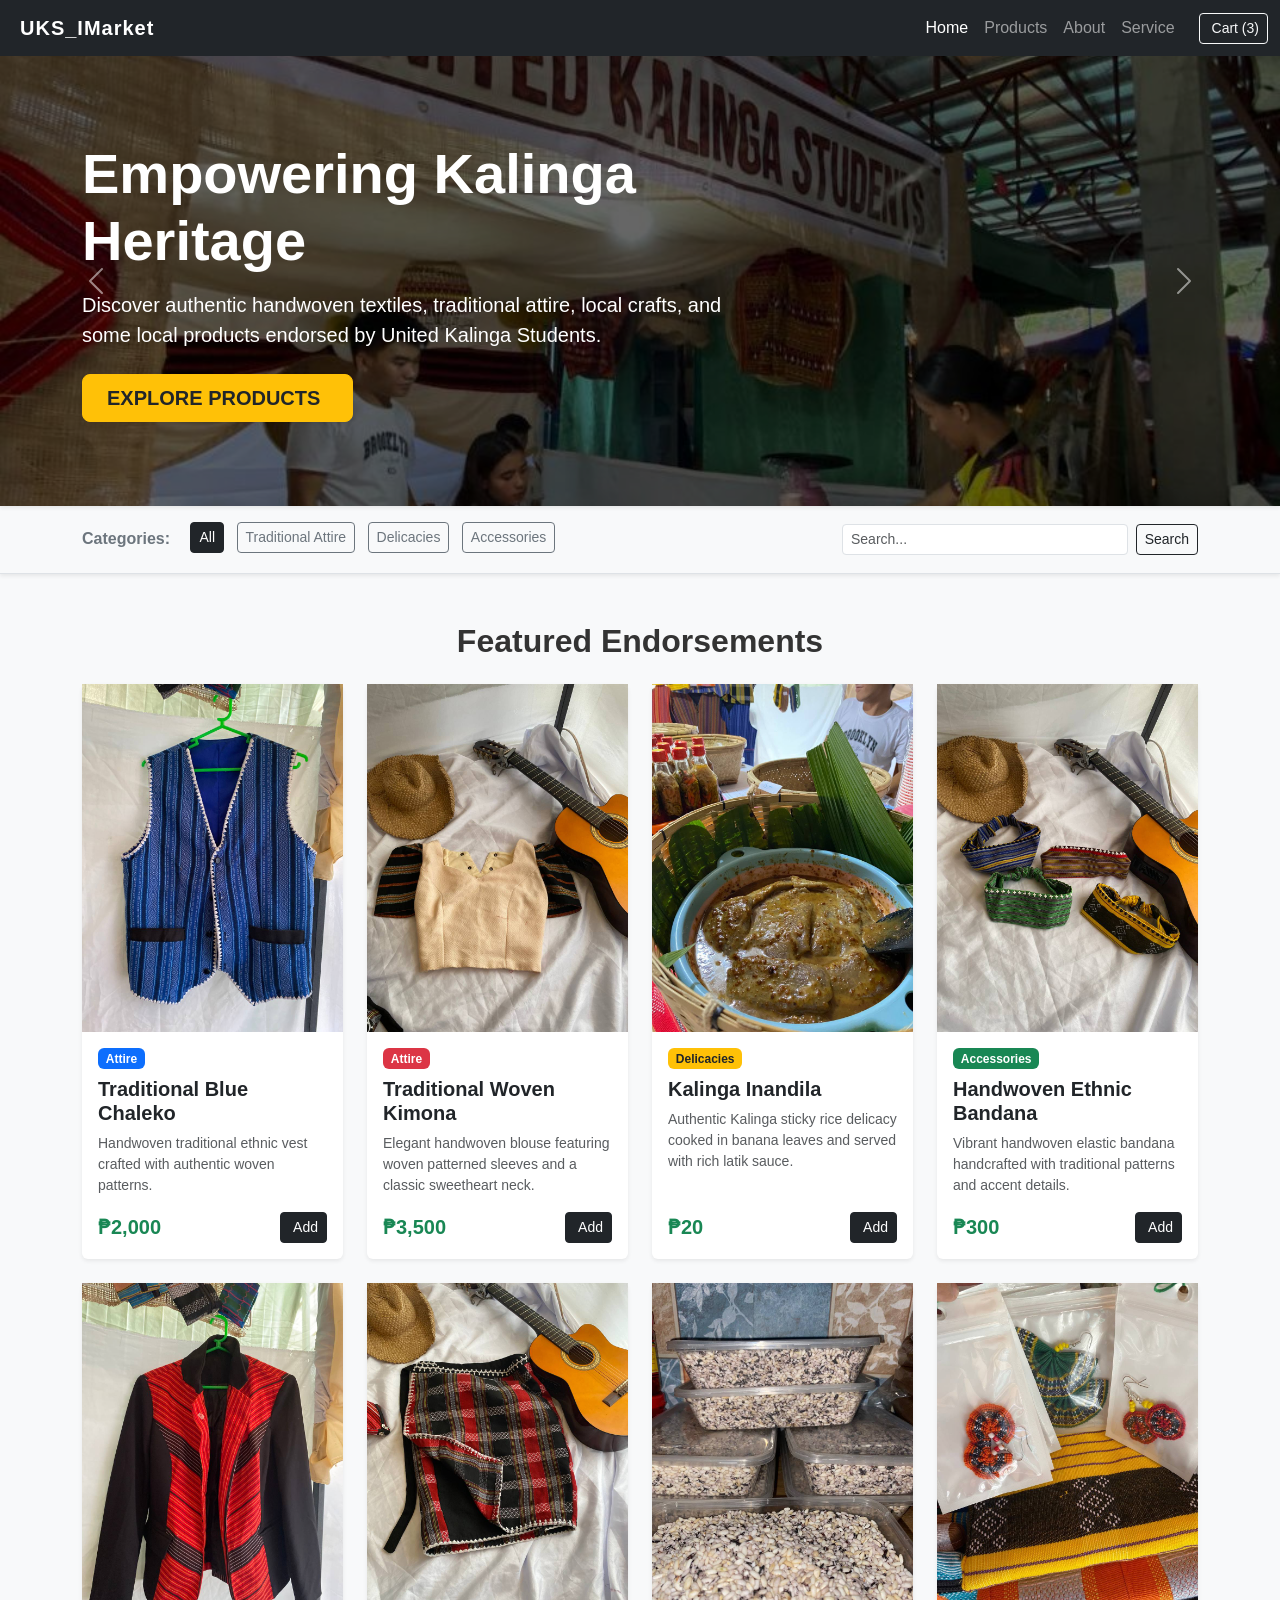
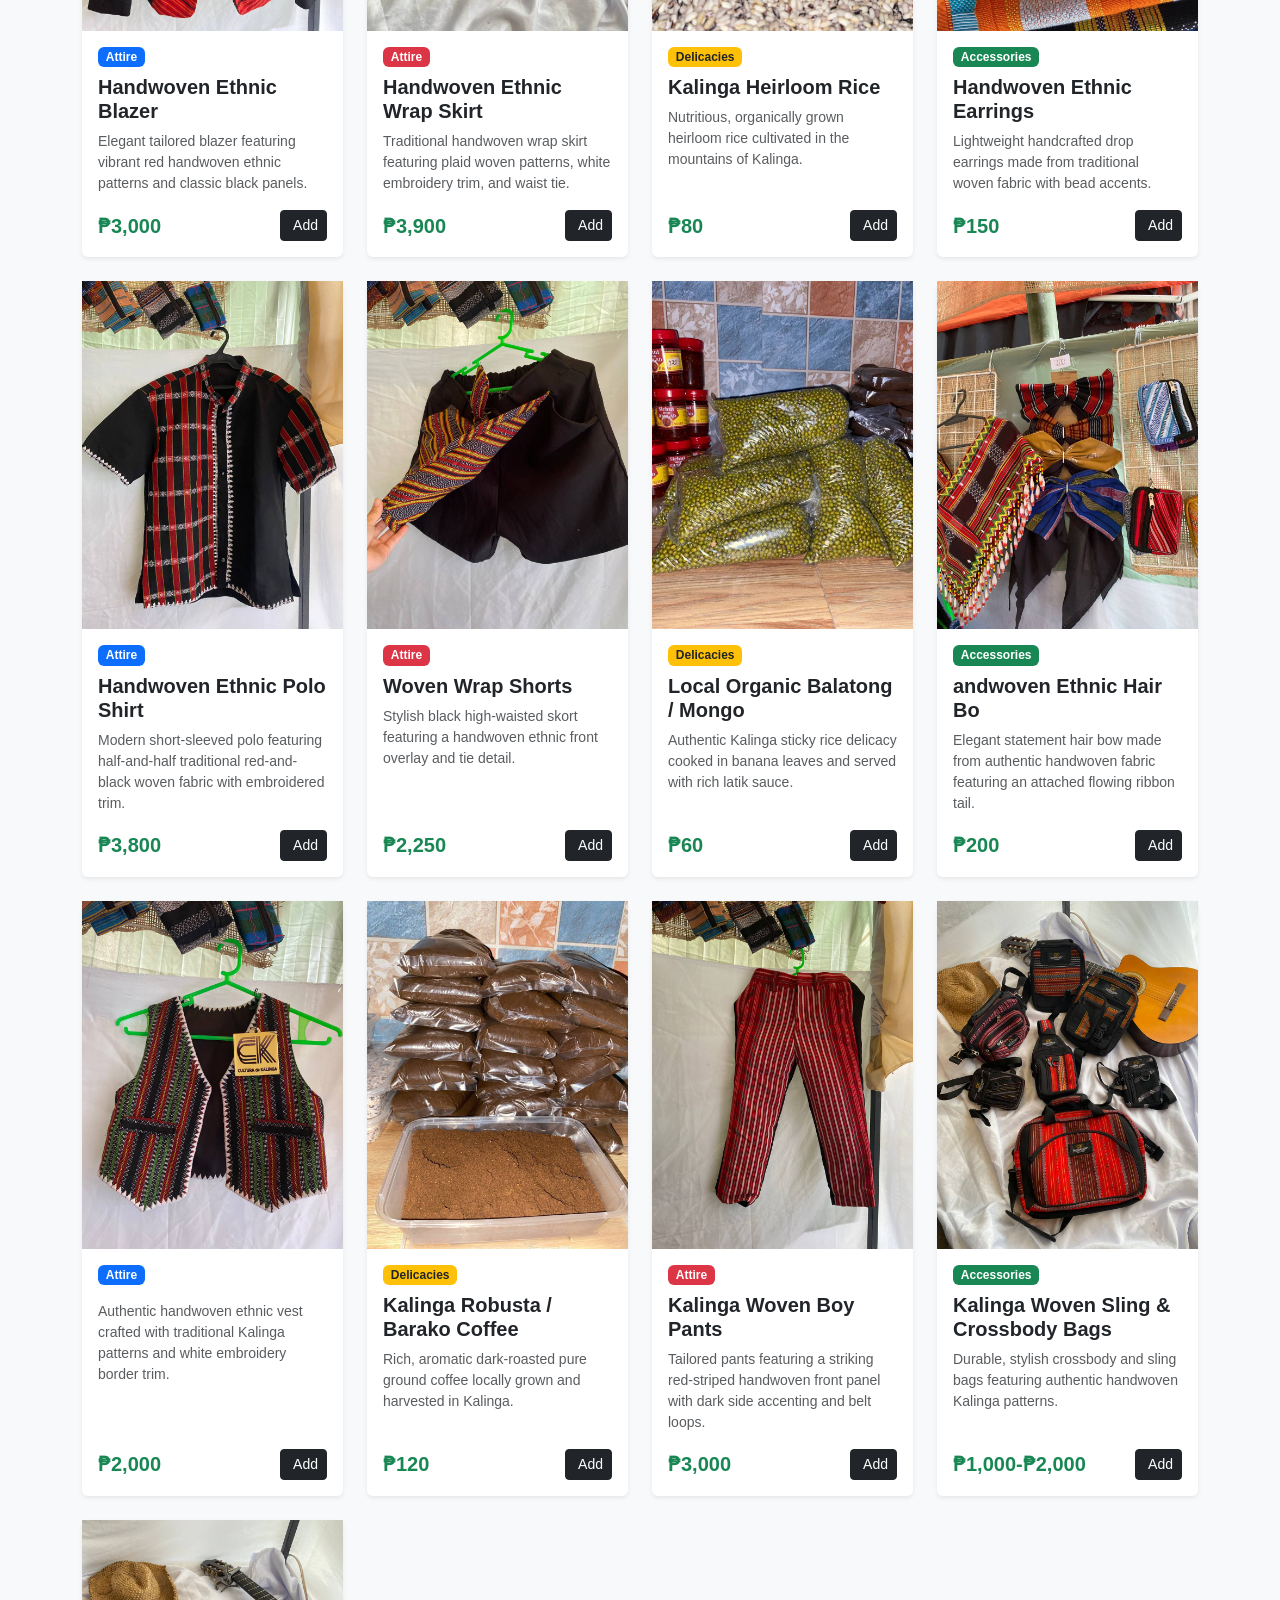
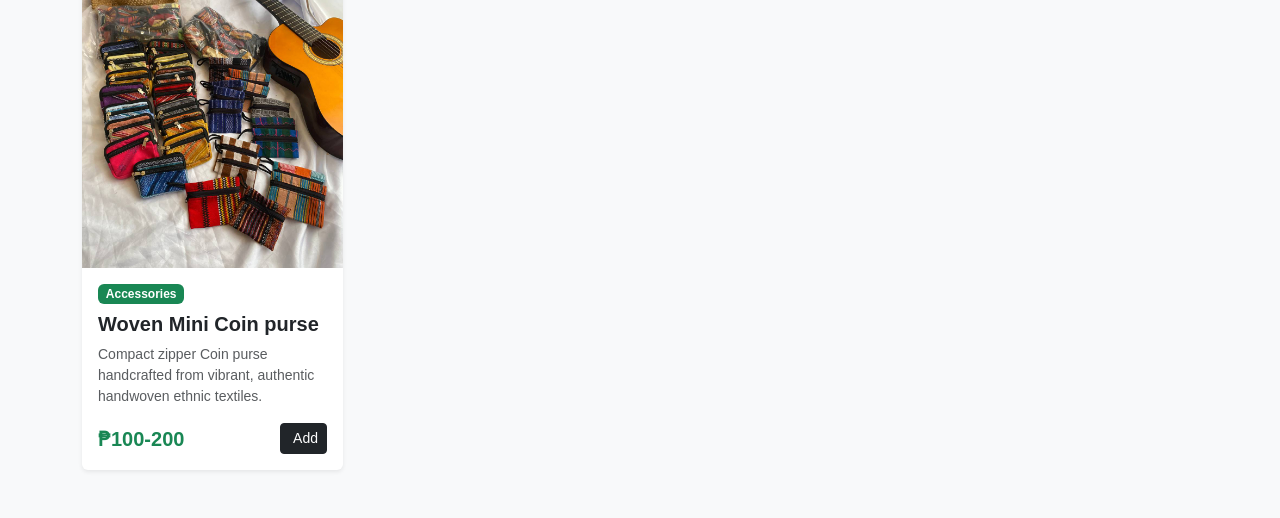
==== Index.html @ 68375ec3 "Add files via upload" ====
<!DOCTYPE html>
<html lang="en">
<head>
    <meta charset="UTF-8">
    <meta name="viewport" content="width=device-width, initial-scale=1.0">
    <title>UKS Indigenous Market</title>
    <link href="https://cdn.jsdelivr.net/npm/bootstrap@5.3.0-alpha3/dist/css/bootstrap.min.css" rel="stylesheet" integrity="sha384-KK94CHFLLe+nY2dmCWGMq91rCGa5gtU4mk92HdvYe+M/SXH301p5ILy+dN9+nJOZ" crossorigin="anonymous">    <link rel="stylesheet" href="CSS/style.css">
</head>
<body>
    <nav class="navbar navbar-expand-lg navbar-dark bg-dark sticky-top">
        <div class="container-fluid">
            <a class="navbar-brand fw-bold" href="Index.html"><i class="fa-solid fa-store me-2"></i>UKS_IMarket</a>
        <button class="navbar-toggler" type="button" data-bs-toggle="collapse" data-bs-target="#navbarSupportedContent" aria-controls="navbarSupportedContent" aria-expanded="false" aria-label="Toggle navigation">
            <span class="navbar-toggler-icon"></span>
        </button>
        <div class="collapse navbar-collapse justify-content-end" id="navbarNav">
                <ul class="navbar-nav align-items-center">
                <li class="nav-item">
                    <a class="nav-link active" aria-current="page" href="Index.html">Home</a>
                </li>
                <li class="nav-item">
                    <a class="nav-link" href="Products.html">Products</a>
                </li>
                <li class="nav-item">
                    <a class="nav-link" href="About.html">About</a>
                </li>
                <li class="nav-item">
                    <a class="nav-link" href="Service.html">Service</a>
                </li>
                <li class="nav-item ms-lg-3">
                    <a href="Cart.html" class="btn btn-outline-light btn-sm"><i class="fa-solid fa-cart-shopping me-1"></i> Cart (<span id="cartCount">3</span>)</a>
                </li>
            </ul>
        </div>
        </div>
    </nav>

    <header id="heroCarousel" class="carousel slide shadow-sm" data-bs-ride="carousel">
        <div class="carousel-inner">
            <div class="carousel-item active hero-slide-1">
                <div class="hero-overlay d-flex align-items-center">
                    <div class="container text-white py-5">
                        <div class="row">
                            <div class="col-lg-7">
                                <h1 class="display-4 fw-bold mb-3">Empowering Kalinga Heritage</h1>
                                <p class="lead mb-4">Discover authentic handwoven textiles, traditional attire, local crafts, and some local products endorsed by United Kalinga Students.</p>
                                <a href="Products.html" class="btn btn-warning btn-lg text-dark fw-bold px-4 shadow-sm">EXPLORE PRODUCTS <i class="fa-solid fa-arrow-right ms-2"></i></a>
                            </div>
                        </div>
                    </div>
                </div>
            </div>
            <div class="carousel-item hero-slide-2">
                <div class="hero-overlay d-flex align-items-center">
                    <div class="container text-white py-5">
                        <div class="row">
                            <div class="col-lg-7">
                                <h1 class="display-4 fw-bold mb-3">Unity, Culture, and Leadership</h1>
                                <p class="lead mb-4">Support student initiatives and preserve Cordilleran craftsmanship through our official community market.</p>
                                <a href="Cart.html" class="btn btn-warning btn-lg text-dark fw-bold px-4 shadow-sm">VIEW CART <i class="fa-solid fa-bag-shopping ms-2"></i></a>
                            </div>
                        </div>
                    </div>
                </div>
            </div>
        </div>
        <button class="carousel-control-prev" type="button" data-bs-target="#heroCarousel" data-bs-slide="prev">
            <span class="carousel-control-prev-icon"></span>
        </button>
        <button class="carousel-control-next" type="button" data-bs-target="#heroCarousel" data-bs-slide="next">
            <span class="carousel-control-next-icon"></span>
        </button>
    </header>

    <section class="bg-light py-3 border-bottom shadow-sm">
        <div class="container">
            <div class="row align-items-center">
                <!-- Left Side: Categories with active state handling -->
                <div class="col-md-8 mb-2 mb-md-0" id="categoryButtons">
                    <span class="fw-bold text-secondary me-3">Categories:</span>
                    <button class="btn btn-dark btn-sm me-2 mb-1 cat-btn" onclick="filterProducts('All', this)">All</button>
                    <button class="btn btn-outline-secondary btn-sm me-2 mb-1 cat-btn" onclick="filterProducts('Attire', this)">Traditional Attire</button>
                    <button class="btn btn-outline-secondary btn-sm me-2 mb-1 cat-btn" onclick="filterProducts('Delicacies', this)">Delicacies</button>
                    <button class="btn btn-outline-secondary btn-sm mb-1 cat-btn" onclick="filterProducts('Accessories', this)">Accessories</button>
                </div>

                <div class="col-md-4">
                    <form class="d-flex" role="search" onsubmit="handleSearch(event)">
                        <input id="searchInput" class="form-control form-control-sm me-2" type="search" placeholder="Search..." aria-label="Search">
                        <button class="btn btn-outline-dark btn-sm" type="submit">Search</button>
                    </form>
                </div>
            </div>
        </div>
    </section>

    <main class="container my-5">
        <h2 class="text-center fw-bold mb-4">Featured Endorsements</h2>
        <div class="row g-4" id="productContainer">
            
            <div class="col-md-3 col-sm-6 product-item" data-category="Attire" data-name="traditional blue chaleko">
                <div class="card h-100 product-card shadow-sm border-0">
                    <img src="Images/Chaleko1.jpg" alt="Kalinga Bags">
                    <div class="card-body d-flex flex-column">
                        <span class="badge bg-primary mb-2 align-self-start">Attire</span>
                        <h5 class="card-title fw-bold">Traditional Blue Chaleko</h5>
                        <p class="card-text text-muted small">Handwoven traditional ethnic vest crafted with authentic woven patterns.</p>
                        <div class="d-flex justify-content-between align-items-center mt-auto">
                            <span class="fw-bold text-success fs-5">₱2,000</span>
                            <button onclick="addToCart('Traditional Blue Chaleko')" class="btn btn-dark btn-sm"><i class="fa-solid fa-cart-plus me-1"></i> Add</button>
                        </div>
                    </div>
                </div>
            </div>

            <div class="col-md-3 col-sm-6 product-item" data-category="Attire" data-name="Traditional Woven Kimona">
                <div class="card h-100 product-card shadow-sm border-0">
                    <img src="Images/Kimona1.jpg" alt="Traditional Woven Kimona">
                    <div class="card-body d-flex flex-column">
                        <span class="badge bg-danger mb-2 align-self-start">Attire</span>
                        <h5 class="card-title fw-bold">Traditional Woven Kimona</h5>
                        <p class="card-text text-muted small">Elegant handwoven blouse featuring woven patterned sleeves and a classic sweetheart neck.</p>
                        <div class="d-flex justify-content-between align-items-center mt-auto">
                            <span class="fw-bold text-success fs-5">₱3,500</span>
                            <button onclick="addToCart('UKS Unity T-Shirt')" class="btn btn-dark btn-sm"><i class="fa-solid fa-cart-plus me-1"></i> Add</button>
                        </div>
                    </div>
                </div>
            </div>

            <div class="col-md-3 col-sm-6 product-item" data-category="Delicacies" data-name="Inandila">
                <div class="card h-100 product-card shadow-sm border-0">
                    <img src="Images/Inandila.jpg" alt="Inandila">
                    <div class="card-body d-flex flex-column">
                        <span class="badge bg-warning text-dark mb-2 align-self-start">Delicacies</span>
                        <h5 class="card-title fw-bold">Kalinga Inandila</h5>
                        <p class="card-text text-muted small">Authentic Kalinga sticky rice delicacy cooked in banana leaves and served with rich latik sauce.</p>
                        <div class="d-flex justify-content-between align-items-center mt-auto">
                            <span class="fw-bold text-success fs-5">₱20</span>
                            <button onclick="addToCart('Kalinga Inandila')" class="btn btn-dark btn-sm"><i class="fa-solid fa-cart-plus me-1"></i> Add</button>
                        </div>
                    </div>
                </div>
            </div>

            <div class="col-md-3 col-sm-6 product-item" data-category="Accessories" data-name="Handwoven Ethnic Bandana">
                <div class="card h-100 product-card shadow-sm border-0">
                    <img src="Images/Bandana_Hair.jpg" alt="Bandana">
                    <div class="card-body d-flex flex-column">
                        <span class="badge bg-success mb-2 align-self-start">Accessories</span>
                        <h5 class="card-title fw-bold">Handwoven Ethnic Bandana</h5>
                        <p class="card-text text-muted small">Vibrant handwoven elastic bandana handcrafted with traditional patterns and accent details.</p>
                        <div class="d-flex justify-content-between align-items-center mt-auto">
                            <span class="fw-bold text-success fs-5">₱300</span>
                            <button onclick="addToCart('Handwoven Ethnic Bandana')" class="btn btn-dark btn-sm"><i class="fa-solid fa-cart-plus me-1"></i> Add</button>
                        </div>
                    </div>
                </div>
            </div>

            <div class="col-md-3 col-sm-6 product-item" data-category="Attire" data-name="Handwoven Ethnic Blazer">
                <div class="card h-100 product-card shadow-sm border-0">
                    <img src="Images/Blazer.jpg" alt="Handwoven Ethnic Blazer">
                    <div class="card-body d-flex flex-column">
                        <span class="badge bg-primary mb-2 align-self-start">Attire</span>
                        <h5 class="card-title fw-bold">Handwoven Ethnic Blazer</h5>
                        <p class="card-text text-muted small">Elegant tailored blazer featuring vibrant red handwoven ethnic patterns and classic black panels.</p>
                        <div class="d-flex justify-content-between align-items-center mt-auto">
                            <span class="fw-bold text-success fs-5">₱3,000</span>
                            <button onclick="addToCart('Handwoven Ethnic Blazer')" class="btn btn-dark btn-sm"><i class="fa-solid fa-cart-plus me-1"></i> Add</button>
                        </div>
                    </div>
                </div>
            </div>

            <div class="col-md-3 col-sm-6 product-item" data-category="Attire" data-name="Handwoven Ethnic Wrap Skirt">
                <div class="card h-100 product-card shadow-sm border-0">
                    <img src="Images/Skirt1.jpg" alt="Handwoven Ethnic Wrap Skirt">
                    <div class="card-body d-flex flex-column">
                        <span class="badge bg-danger mb-2 align-self-start">Attire</span>
                        <h5 class="card-title fw-bold">Handwoven Ethnic Wrap Skirt</h5>
                        <p class="card-text text-muted small">Traditional handwoven wrap skirt featuring plaid woven patterns, white embroidery trim, and waist tie.</p>
                        <div class="d-flex justify-content-between align-items-center mt-auto">
                            <span class="fw-bold text-success fs-5">₱3,900</span>
                            <button onclick="addToCart('Handwoven Ethnic Wrap Skirt')" class="btn btn-dark btn-sm"><i class="fa-solid fa-cart-plus me-1"></i> Add</button>
                        </div>
                    </div>
                </div>
            </div>

            <div class="col-md-3 col-sm-6 product-item" data-category="Delicacies" data-name="Kalinga Heirloom Rice">
                <div class="card h-100 product-card shadow-sm border-0">
                    <img src="Images/Glutinous_Rice.jpg" alt="Kalinga Heirloom Rice">
                    <div class="card-body d-flex flex-column">
                        <span class="badge bg-warning text-dark mb-2 align-self-start">Delicacies</span>
                        <h5 class="card-title fw-bold">Kalinga Heirloom Rice</h5>
                        <p class="card-text text-muted small">Nutritious, organically grown heirloom rice cultivated in the mountains of Kalinga.</p>
                        <div class="d-flex justify-content-between align-items-center mt-auto">
                            <span class="fw-bold text-success fs-5">₱80</span>
                            <button onclick="addToCart('Kalinga Heirloom Rice')" class="btn btn-dark btn-sm"><i class="fa-solid fa-cart-plus me-1"></i> Add</button>
                        </div>
                    </div>
                </div>
            </div>

            <div class="col-md-3 col-sm-6 product-item" data-category="Accessories" data-name="Handwoven Ethnic Earrings">
                <div class="card h-100 product-card shadow-sm border-0">
                    <img src="Images/Earing.jpg" alt="Handwoven Ethnic Earrings">
                    <div class="card-body d-flex flex-column">
                        <span class="badge bg-success mb-2 align-self-start">Accessories</span>
                        <h5 class="card-title fw-bold">Handwoven Ethnic Earrings</h5>
                        <p class="card-text text-muted small">Lightweight handcrafted drop earrings made from traditional woven fabric with bead accents.</p>
                        <div class="d-flex justify-content-between align-items-center mt-auto">
                            <span class="fw-bold text-success fs-5">₱150</span>
                            <button onclick="addToCart('Handwoven Ethnic Earrings')" class="btn btn-dark btn-sm"><i class="fa-solid fa-cart-plus me-1"></i> Add</button>
                        </div>
                    </div>
                </div>
            </div>

            <div class="col-md-3 col-sm-6 product-item" data-category="Attire" data-name="Handwoven Ethnic Polo Shirt">
                <div class="card h-100 product-card shadow-sm border-0">
                    <img src="Images/Polo2.jpg" alt="Handwoven Ethnic Polo Shirt">
                    <div class="card-body d-flex flex-column">
                        <span class="badge bg-primary mb-2 align-self-start">Attire</span>
                        <h5 class="card-title fw-bold">Handwoven Ethnic Polo Shirt</h5>
                        <p class="card-text text-muted small">Modern short-sleeved polo featuring half-and-half traditional red-and-black woven fabric with embroidered trim.</p>
                        <div class="d-flex justify-content-between align-items-center mt-auto">
                            <span class="fw-bold text-success fs-5">₱3,800</span>
                            <button onclick="addToCart('Handwoven Ethnic Polo Shirt')" class="btn btn-dark btn-sm"><i class="fa-solid fa-cart-plus me-1"></i> Add</button>
                        </div>
                    </div>
                </div>
            </div>

            <div class="col-md-3 col-sm-6 product-item" data-category="Attire" data-name="Woven Wrap Shorts">
                <div class="card h-100 product-card shadow-sm border-0">
                    <img src="Images/Girls_Shortpant.jpg" alt="Woven Wrap Shorts">
                    <div class="card-body d-flex flex-column">
                        <span class="badge bg-danger mb-2 align-self-start">Attire</span>
                        <h5 class="card-title fw-bold">Woven Wrap Shorts</h5>
                        <p class="card-text text-muted small">Stylish black high-waisted skort featuring a handwoven ethnic front overlay and tie detail.</p>
                        <div class="d-flex justify-content-between align-items-center mt-auto">
                            <span class="fw-bold text-success fs-5">₱2,250</span>
                            <button onclick="addToCart('Woven Wrap Shorts')" class="btn btn-dark btn-sm"><i class="fa-solid fa-cart-plus me-1"></i> Add</button>
                        </div>
                    </div>
                </div>
            </div>

            <div class="col-md-3 col-sm-6 product-item" data-category="Delicacies" data-name="Local Organic Balatong / Mongo">
                <div class="card h-100 product-card shadow-sm border-0">
                    <img src="Images/Monggo.jpg" alt="Local Organic Balatong / Mongo">
                    <div class="card-body d-flex flex-column">
                        <span class="badge bg-warning text-dark mb-2 align-self-start">Delicacies</span>
                        <h5 class="card-title fw-bold">Local Organic Balatong / Mongo</h5>
                        <p class="card-text text-muted small">Authentic Kalinga sticky rice delicacy cooked in banana leaves and served with rich latik sauce.</p>
                        <div class="d-flex justify-content-between align-items-center mt-auto">
                            <span class="fw-bold text-success fs-5">₱60</span>
                            <button onclick="addToCart('Local Organic Balatong / Mongo')" class="btn btn-dark btn-sm"><i class="fa-solid fa-cart-plus me-1"></i> Add</button>
                        </div>
                    </div>
                </div>
            </div>

            <div class="col-md-3 col-sm-6 product-item" data-category="Accessories" data-name="andwoven Ethnic Hair Bo">
                <div class="card h-100 product-card shadow-sm border-0">
                    <img src="Images/Hairclip.jpg" alt="andwoven Ethnic Hair Bo">
                    <div class="card-body d-flex flex-column">
                        <span class="badge bg-success mb-2 align-self-start">Accessories</span>
                        <h5 class="card-title fw-bold">andwoven Ethnic Hair Bo</h5>
                        <p class="card-text text-muted small">Elegant statement hair bow made from authentic handwoven fabric featuring an attached flowing ribbon tail.</p>
                        <div class="d-flex justify-content-between align-items-center mt-auto">
                            <span class="fw-bold text-success fs-5">₱200</span>
                            <button onclick="addToCart('andwoven Ethnic Hair Bo')" class="btn btn-dark btn-sm"><i class="fa-solid fa-cart-plus me-1"></i> Add</button>
                        </div>
                    </div>
                </div>
            </div>

            <div class="col-md-3 col-sm-6 product-item" data-category="Attire" data-name="Cultura de Kalinga Chaleko">
                <div class="card h-100 product-card shadow-sm border-0">
                    <img src="Images/chaleko5.jpg" alt="Cultura de Kalinga Chaleko">
                    <div class="card-body d-flex flex-column">
                        <span class="badge bg-primary mb-2 align-self-start">Attire</span>
                        <h5 class="card-title fw-bold"></h5>
                        <p class="card-text text-muted small">Authentic handwoven ethnic vest crafted with traditional Kalinga patterns and white embroidery border trim.</p>
                        <div class="d-flex justify-content-between align-items-center mt-auto">
                            <span class="fw-bold text-success fs-5">₱2,000</span>
                            <button onclick="addToCart('Cultura de Kalinga Chaleko')" class="btn btn-dark btn-sm"><i class="fa-solid fa-cart-plus me-1"></i> Add</button>
                        </div>
                    </div>
                </div>
            </div>

            <div class="col-md-3 col-sm-6 product-item" data-category="Delicacies" data-name="Kalinga Robusta / Barako Coffee">
                <div class="card h-100 product-card shadow-sm border-0">
                    <img src="Images/Barako.jpg" alt="Kalinga Robusta / Barako Coffee">
                    <div class="card-body d-flex flex-column">
                        <span class="badge bg-warning text-dark mb-2 align-self-start">Delicacies</span>
                        <h5 class="card-title fw-bold">Kalinga Robusta / Barako Coffee</h5>
                        <p class="card-text text-muted small">Rich, aromatic dark-roasted pure ground coffee locally grown and harvested in Kalinga.</p>
                        <div class="d-flex justify-content-between align-items-center mt-auto">
                            <span class="fw-bold text-success fs-5">₱120</span>
                            <button onclick="addToCart('Kalinga Robusta / Barako Coffee')" class="btn btn-dark btn-sm"><i class="fa-solid fa-cart-plus me-1"></i> Add</button>
                        </div>
                    </div>
                </div>
            </div>

            <div class="col-md-3 col-sm-6 product-item" data-category="Attire" data-name="Kalinga Woven Boy Pants">
                <div class="card h-100 product-card shadow-sm border-0">
                    <img src="Images/Boy_Pant.jpg" alt="Kalinga Woven Boy Pants">
                    <div class="card-body d-flex flex-column">
                        <span class="badge bg-danger mb-2 align-self-start">Attire</span>
                        <h5 class="card-title fw-bold">Kalinga Woven Boy Pants</h5>
                        <p class="card-text text-muted small">Tailored pants featuring a striking red-striped handwoven front panel with dark side accenting and belt loops.</p>
                        <div class="d-flex justify-content-between align-items-center mt-auto">
                            <span class="fw-bold text-success fs-5">₱3,000</span>
                            <button onclick="addToCart('Kalinga Woven Boy Pants')" class="btn btn-dark btn-sm"><i class="fa-solid fa-cart-plus me-1"></i> Add</button>
                        </div>
                    </div>
                </div>
            </div>

            <div class="col-md-3 col-sm-6 product-item" data-category="Accessories" data-name="Kalinga Woven Sling & Crossbody Bags">
                <div class="card h-100 product-card shadow-sm border-0">
                    <img src="Images/Bags.jpg" alt="Kalinga Woven Sling & Crossbody Bags">
                    <div class="card-body d-flex flex-column">
                        <span class="badge bg-success mb-2 align-self-start">Accessories</span>
                        <h5 class="card-title fw-bold">Kalinga Woven Sling & Crossbody Bags</h5>
                        <p class="card-text text-muted small">Durable, stylish crossbody and sling bags featuring authentic handwoven Kalinga patterns.</p>
                        <div class="d-flex justify-content-between align-items-center mt-auto">
                            <span class="fw-bold text-success fs-5">₱1,000-₱2,000</span>
                            <button onclick="addToCart('Kalinga Woven Sling & Crossbody Bags')" class="btn btn-dark btn-sm"><i class="fa-solid fa-cart-plus me-1"></i> Add</button>
                        </div>
                    </div>
                </div>
            </div>

            <div class="col-md-3 col-sm-6 product-item" data-category="Accessories" data-name="Woven Mini Coin purse">
                <div class="card h-100 product-card shadow-sm border-0">
                    <img src="Images/coins_purses.jpg" alt="Woven Mini Coin purse">
                    <div class="card-body d-flex flex-column">
                        <span class="badge bg-success mb-2 align-self-start">Accessories</span>
                        <h5 class="card-title fw-bold">Woven Mini Coin purse</h5>
                        <p class="card-text text-muted small">Compact zipper Coin purse handcrafted from vibrant, authentic handwoven ethnic textiles.</p>
                        <div class="d-flex justify-content-between align-items-center mt-auto">
                            <span class="fw-bold text-success fs-5">₱100-200</span>
                            <button onclick="addToCart('Woven Mini Coin purse')" class="btn btn-dark btn-sm"><i class="fa-solid fa-cart-plus me-1"></i> Add</button>
                        </div>
                    </div>
                </div>
            </div>

        </div>
    </main>

    <script src="https://cdn.jsdelivr.net/npm/bootstrap@5.3.0-alpha3/dist/js/bootstrap.bundle.min.js" integrity="sha384-ENjdO4Dr2bkBIFxQpeoTz1HIcje39Wm4jDKdf19U8gI4ddQ3GYNS7NTKfAdVQSZe" crossorigin="anonymous"></script>
</body>
</html>
---- CSS/style.css ----
body {
    font-family: 'Segoe UI', Tahoma, Geneva, Verdana, sans-serif;
    background-color: #f8f9fa;
    color: #333;
}

.hero-slide-1 {
    background: url('../Images/Slide1.jpg') no-repeat center center;
    background-size: cover;
    min-height: 450px;
}

.hero-slide-2 {
    background: url('../Images/slide2.jpg') no-repeat center center;
    background-size: cover;
    min-height: 450px;
}

.hero-overlay {
    background: rgba(0, 0, 0, 0.6);
    min-height: 450px;
}

.product-card {
    transition: transform 0.3s ease, box-shadow 0.3s ease;
}

.product-card:hover {
    transform: translateY(-5px);
    box-shadow: 0 10px 20px rgba(0, 0, 0, 0.15) !important;
}

.navbar-brand {
    letter-spacing: 1px;
}
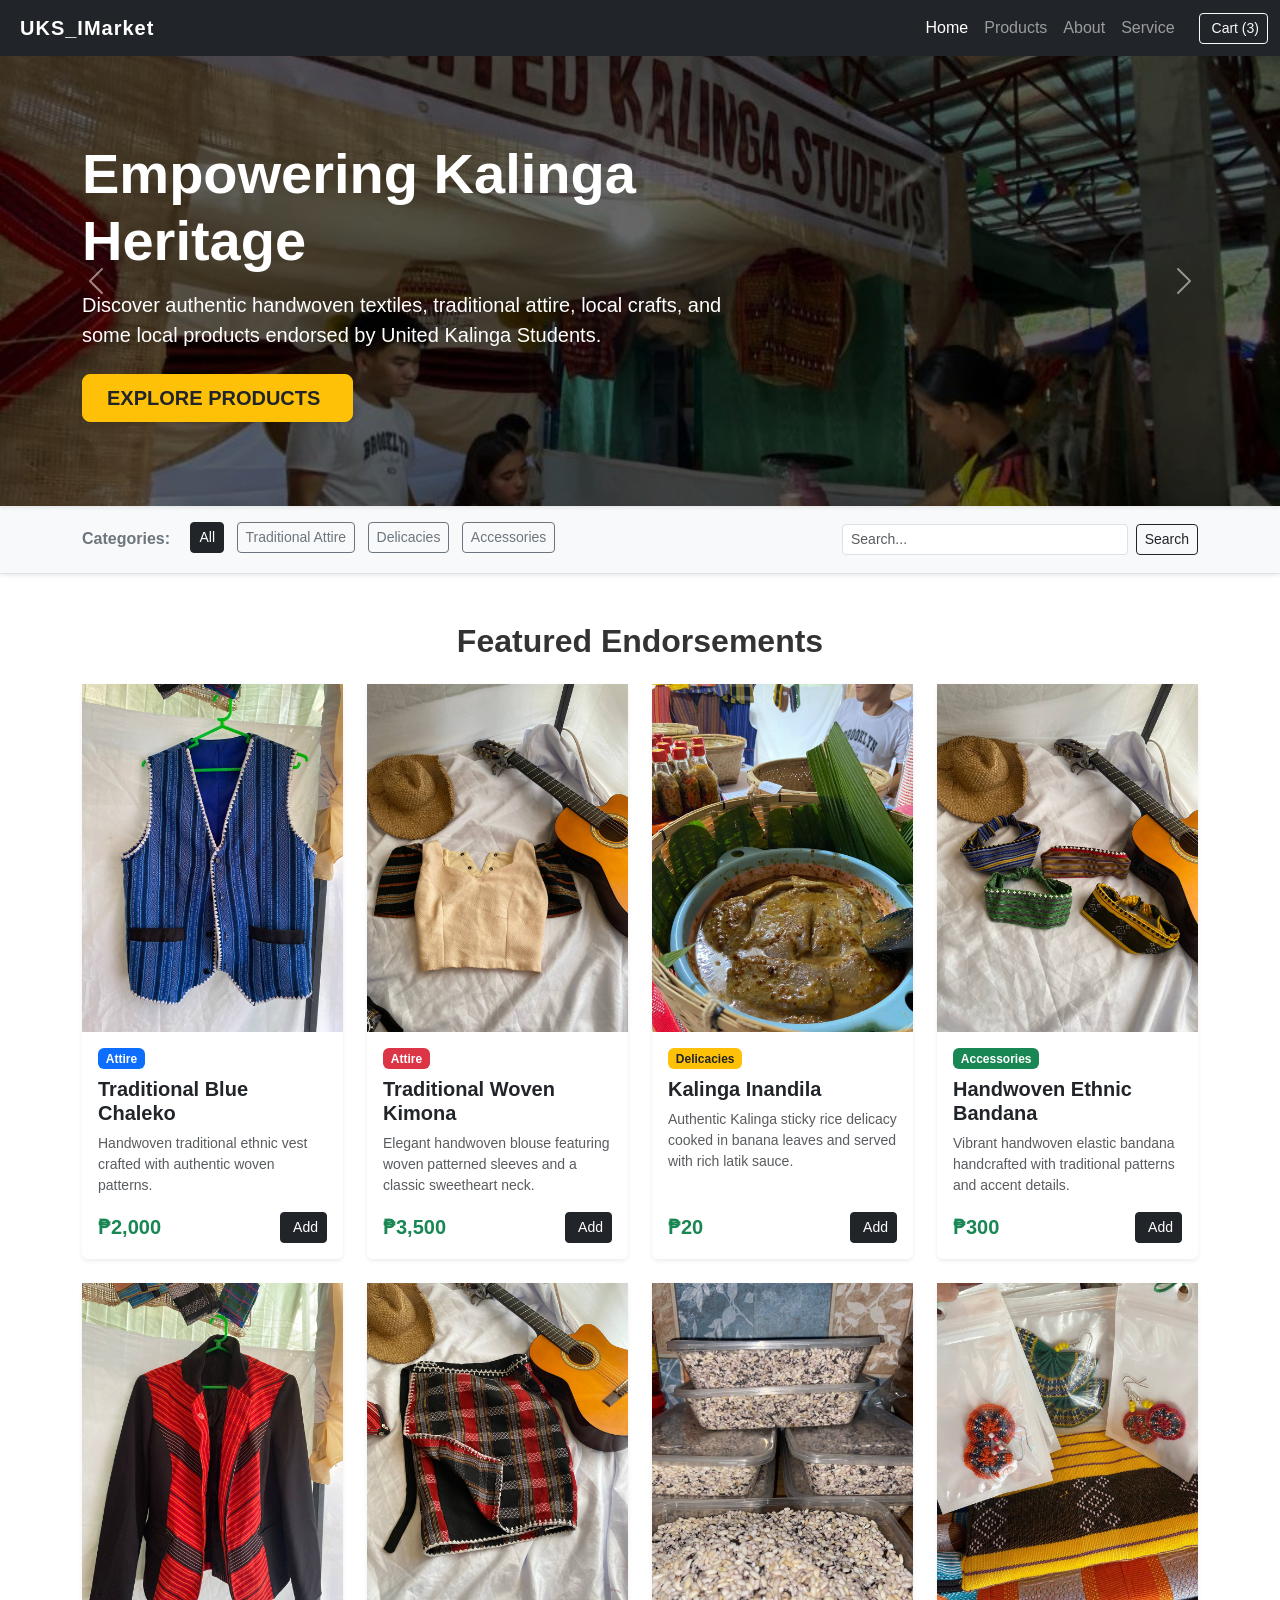
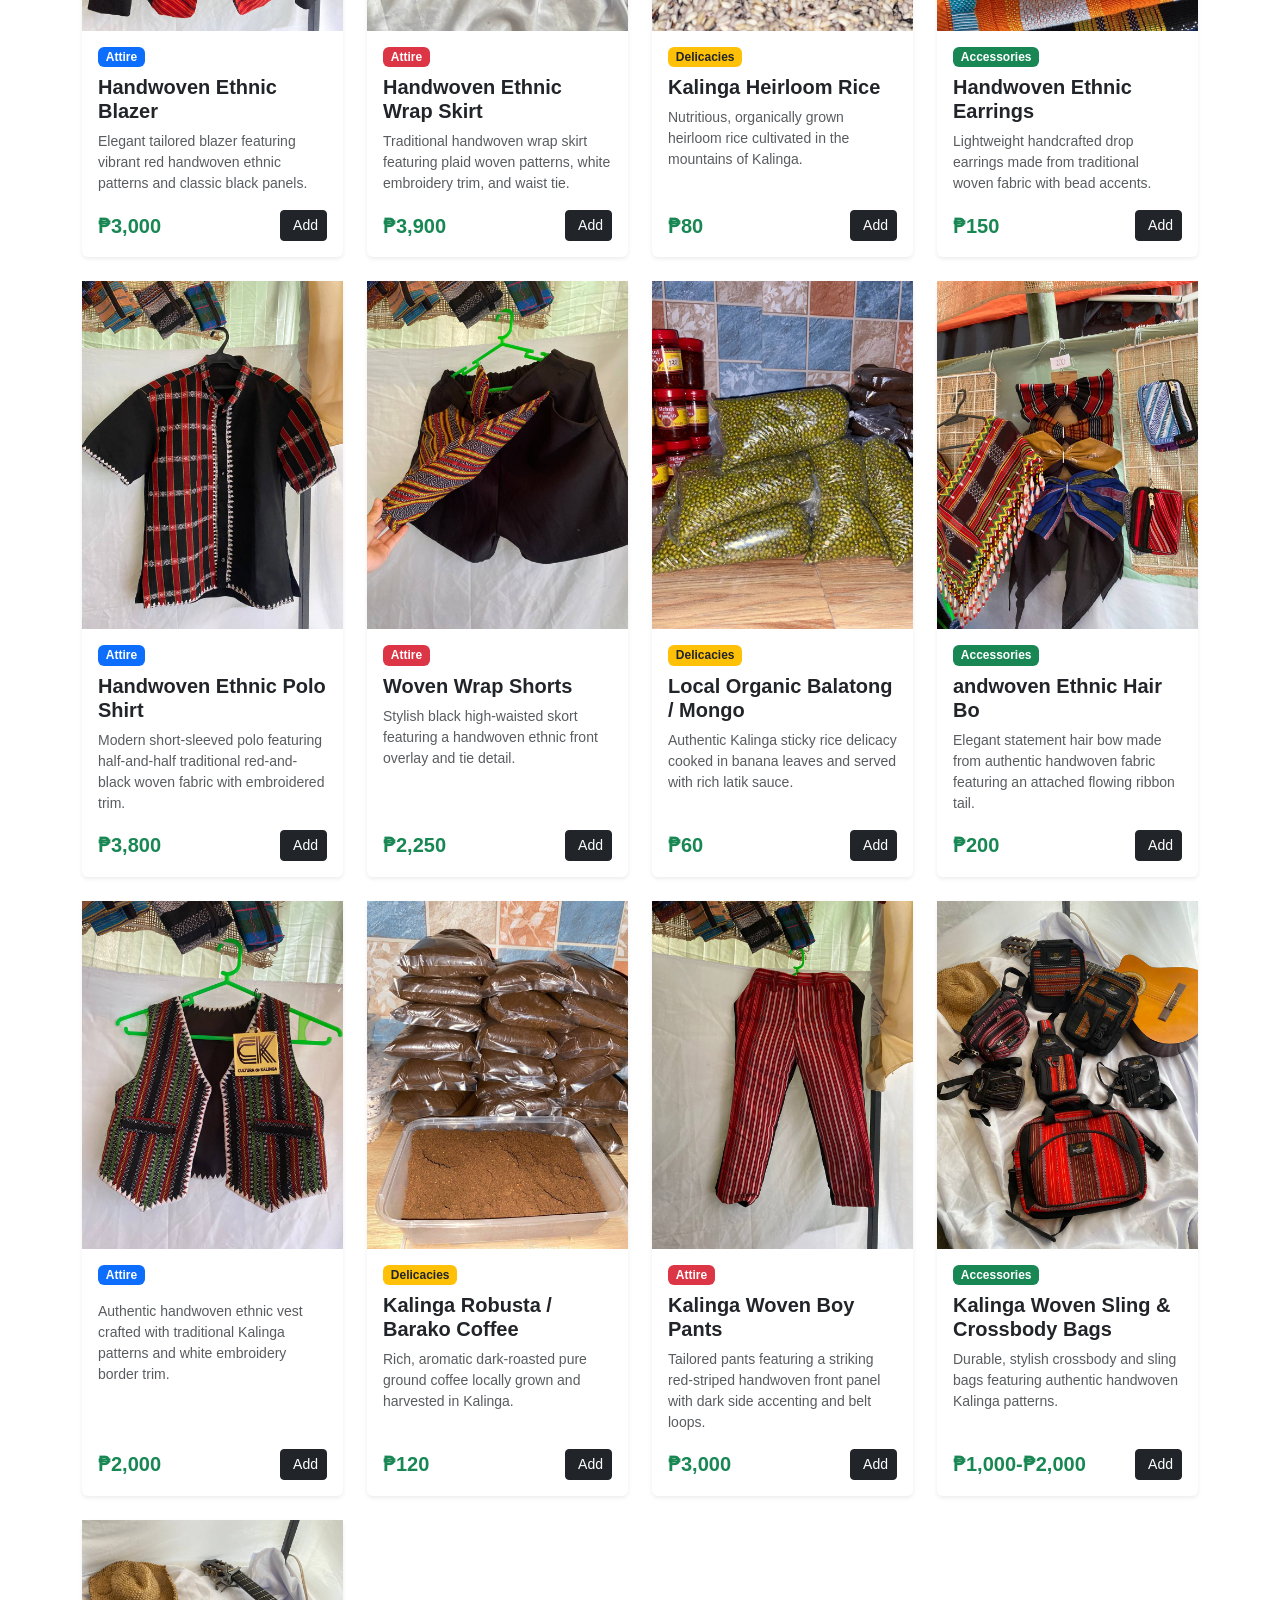
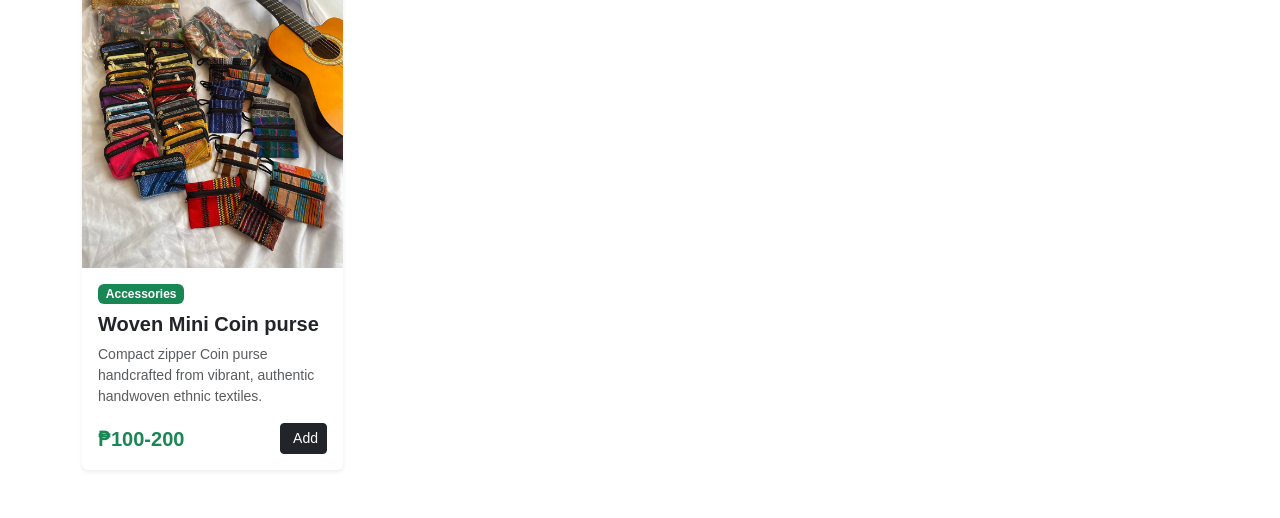
==== commit d692e84e: "update" ====
--- a/Index.html
+++ b/Index.html
@@ -13,6 +13,7 @@
         <button class="navbar-toggler" type="button" data-bs-toggle="collapse" data-bs-target="#navbarSupportedContent" aria-controls="navbarSupportedContent" aria-expanded="false" aria-label="Toggle navigation">
             <span class="navbar-toggler-icon"></span>
         </button>
+        
         <div class="collapse navbar-collapse justify-content-end" id="navbarNav">
                 <ul class="navbar-nav align-items-center">
                 <li class="nav-item">
--- a/CSS/style.css
+++ b/CSS/style.css
@@ -1,6 +1,6 @@
 body {
     font-family: 'Segoe UI', Tahoma, Geneva, Verdana, sans-serif;
-    background-color: #f8f9fa;
+    background-color: white;
     color: #333;
 }
 
